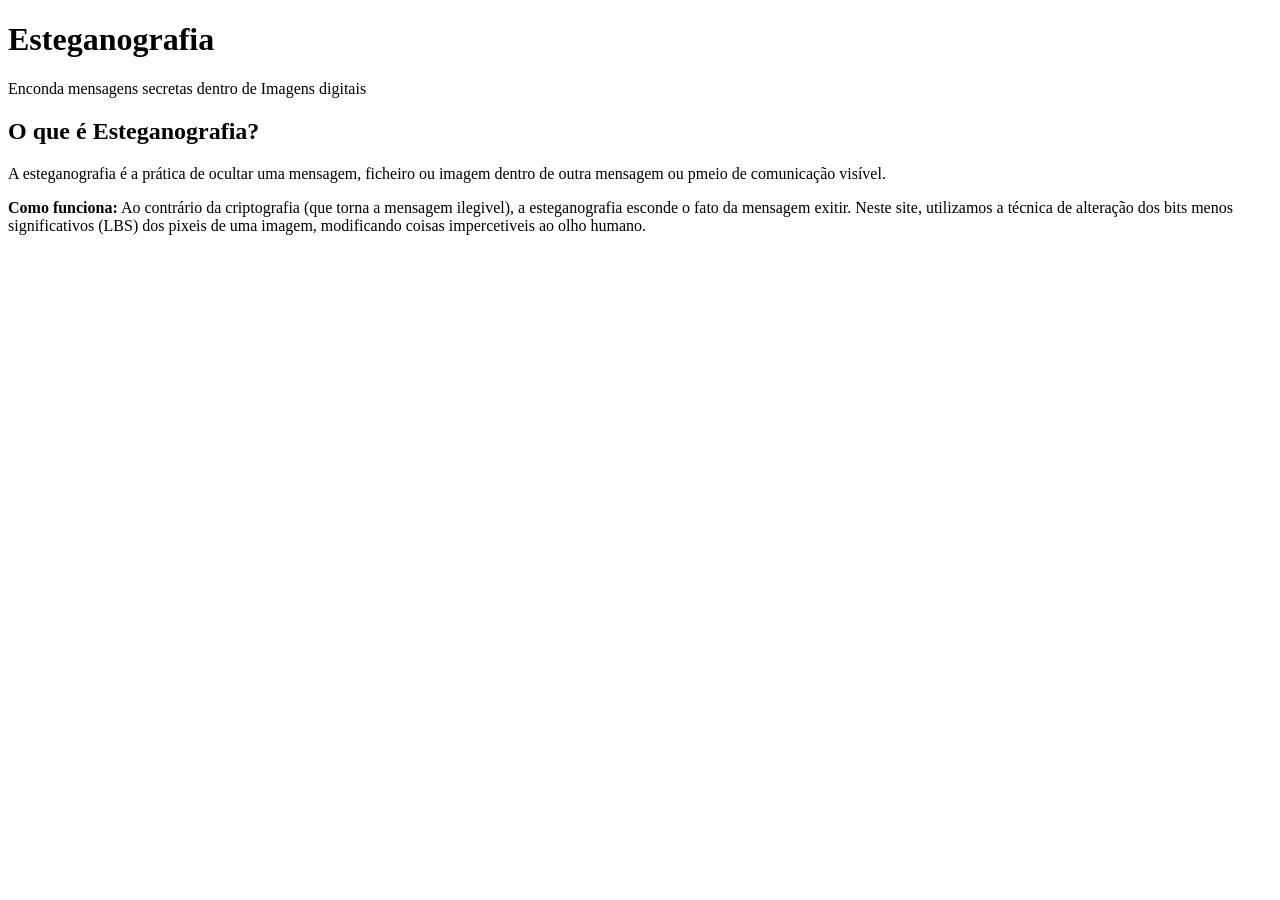
==== index.html @ 0e4155d5 "." ====
<!DOCTYPE html>
<html lang="en">

<head>
    <meta charset="UTF-8">
    <meta name="viewport" content="width=device-width, initial-scale=1.0">
    <title>Esteganografia - Ocultar Mensagens em Imagens</title>
    <link rel="stylesheet" href="style.css">
</head>

<body>

    <header class="header">
        <h1>Esteganografia</h1>
        <p>Enconda mensagens secretas dentro de Imagens digitais</p>
    </header>

    <main class="main-container">

        <section class="card info-card">
            <h2>O que é Esteganografia?</h2>
            <p>
                A esteganografia é a prática de ocultar uma mensagem, ficheiro ou imagem dentro de outra mensagem ou pmeio de comunicação visível.
            </p>
            <p>
                <strong>Como funciona:</strong> Ao contrário da criptografia (que torna a mensagem ilegivel), a esteganografia esconde o fato da mensagem exitir. Neste site, utilizamos a técnica de alteração dos bits menos significativos (LBS) dos pixeis de uma imagem, modificando coisas impercetiveis ao olho humano.
            </p>
        </section>

        

    </main>

</body>

</html>
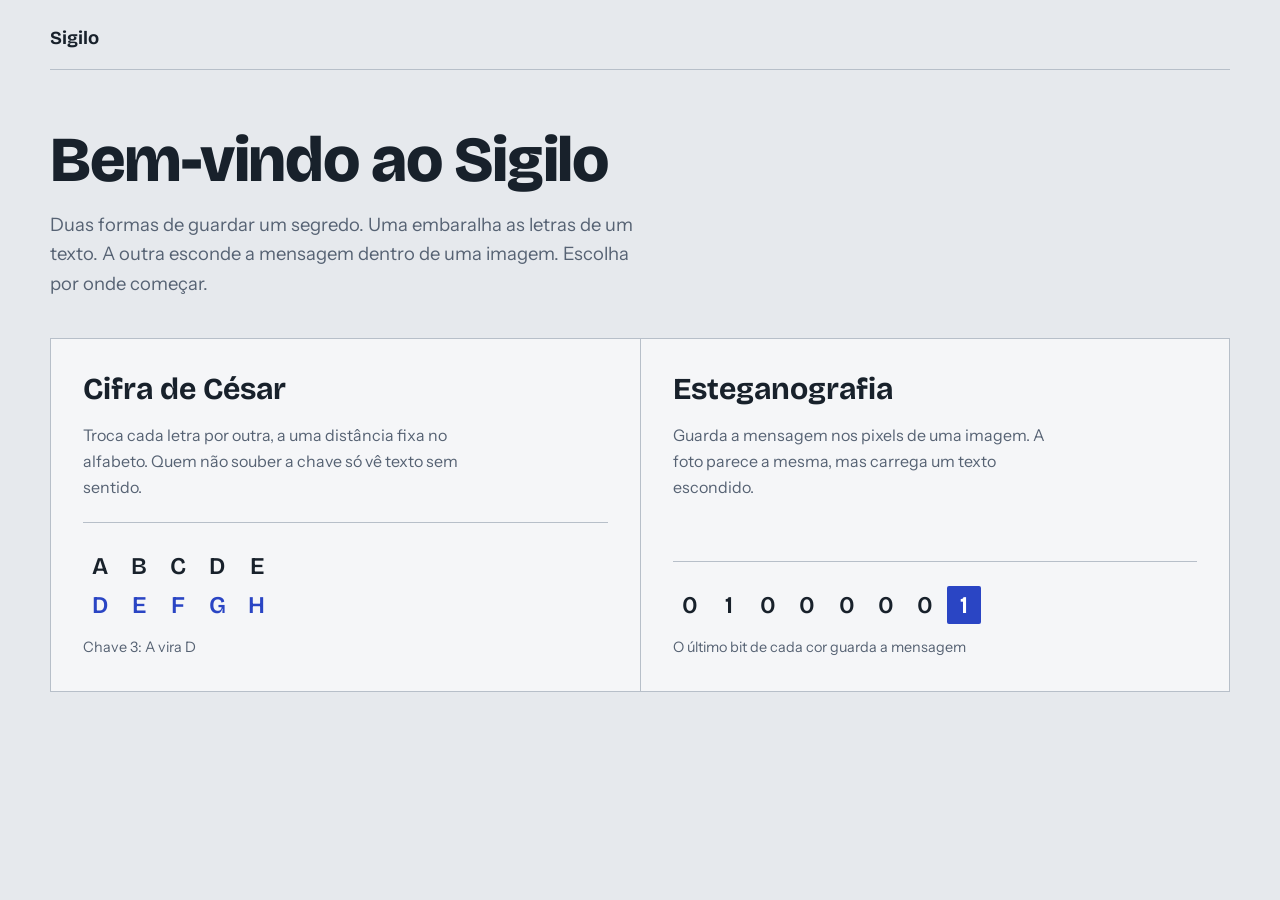
==== commit f3a5faf8: "adcionados" ====
--- a/index.html
+++ b/index.html
@@ -1,36 +1,45 @@
-<!DOCTYPE html>
-<html lang="en">
-
-<head>
-    <meta charset="UTF-8">
-    <meta name="viewport" content="width=device-width, initial-scale=1.0">
-    <title>Esteganografia - Ocultar Mensagens em Imagens</title>
-    <link rel="stylesheet" href="style.css">
-</head>
-
-<body>
-
-    <header class="header">
-        <h1>Esteganografia</h1>
-        <p>Enconda mensagens secretas dentro de Imagens digitais</p>
-    </header>
-
-    <main class="main-container">
-
-        <section class="card info-card">
-            <h2>O que é Esteganografia?</h2>
-            <p>
-                A esteganografia é a prática de ocultar uma mensagem, ficheiro ou imagem dentro de outra mensagem ou pmeio de comunicação visível.
-            </p>
-            <p>
-                <strong>Como funciona:</strong> Ao contrário da criptografia (que torna a mensagem ilegivel), a esteganografia esconde o fato da mensagem exitir. Neste site, utilizamos a técnica de alteração dos bits menos significativos (LBS) dos pixeis de uma imagem, modificando coisas impercetiveis ao olho humano.
-            </p>
-        </section>
-
-        
-
-    </main>
-
-</body>
-
+<!DOCTYPE html>
+<html lang="pt-BR">
+<head>
+    <meta charset="UTF-8">
+    <meta name="viewport" content="width=device-width, initial-scale=1">
+    <title>Sigilo</title>
+    <link rel="preconnect" href="https://fonts.googleapis.com">
+    <link rel="preconnect" href="https://fonts.gstatic.com" crossorigin>
+    <link href="https://fonts.googleapis.com/css2?family=Bricolage+Grotesque:wght@600;700;800&family=Instrument+Sans:wght@400;600&display=swap" rel="stylesheet">
+    <link rel="stylesheet" href="style.css">
+</head>
+<body>
+    <div class="pagina">
+    <header class="topo">
+        <a class="marca" href="index.html">Sigilo</a>
+    </header>
+
+    <section class="cabecalho">
+        <h1>Bem-vindo ao Sigilo</h1>
+        <p>Duas formas de guardar um segredo. Uma embaralha as letras de um texto. A outra esconde a mensagem dentro de uma imagem. Escolha por onde começar.</p>
+    </section>
+
+    <main class="opcoes">
+        <a class="opcao" href="cifra.html">
+        <h2>Cifra de César</h2>
+        <p>Troca cada letra por outra, a uma distância fixa no alfabeto. Quem não souber a chave só vê texto sem sentido.</p>
+        <div class="demo" aria-hidden="true">
+            <div class="demo-fileira"><span>A</span><span>B</span><span>C</span><span>D</span><span>E</span></div>
+            <div class="demo-fileira deslocada"><span>D</span><span>E</span><span>F</span><span>G</span><span>H</span></div>
+            <small>Chave 3: A vira D</small>
+        </div>
+        </a>
+
+        <a class="opcao" href="esteganografia.html">
+        <h2>Esteganografia</h2>
+        <p>Guarda a mensagem nos pixels de uma imagem. A foto parece a mesma, mas carrega um texto escondido.</p>
+        <div class="demo bits" aria-hidden="true">
+            <div class="demo-fileira"><span>0</span><span>1</span><span>0</span><span>0</span><span>0</span><span>0</span><span>0</span><span class="ultimo">1</span></div>
+            <small>O último bit de cada cor guarda a mensagem</small>
+        </div>
+        </a>
+    </main>
+    </div>
+</body>
 </html>
--- a/style.css
+++ b/style.css
@@ -0,0 +1,268 @@
+:root {
+  --fundo: #e6e9ed;
+  --painel: #f5f6f8;
+  --tinta: #18212b;
+  --suave: #566273;
+  --linha: #b7bfc9;
+  --destaque: #2a45c4;
+  --destaque-escuro: #1d3299;
+  --erro: #a3262a;
+  --fonte-titulo: "Bricolage Grotesque", "Segoe UI", sans-serif;
+  --fonte-texto: "Instrument Sans", "Segoe UI", sans-serif;
+}
+
+*, *::before, *::after { box-sizing: border-box; }
+
+html { -webkit-text-size-adjust: 100%; }
+
+body {
+  margin: 0;
+  background: var(--fundo);
+  color: var(--tinta);
+  font-family: var(--fonte-texto);
+  font-size: 1rem;
+  line-height: 1.6;
+}
+
+a { color: inherit; }
+
+:focus-visible {
+  outline: 3px solid var(--destaque);
+  outline-offset: 2px;
+}
+
+/* ---------- estrutura ---------- */
+
+.pagina {
+  width: min(1180px, 100% - 2.5rem);
+  margin: 0 auto;
+  padding: 1.5rem 0 4rem;
+}
+
+.topo {
+  display: flex;
+  align-items: baseline;
+  justify-content: space-between;
+  gap: 1rem;
+  padding-bottom: 1rem;
+  border-bottom: 1px solid var(--linha);
+}
+
+.marca {
+  font-family: var(--fonte-titulo);
+  font-weight: 700;
+  font-size: 1.15rem;
+  text-decoration: none;
+}
+
+.voltar {
+  color: var(--suave);
+  font-size: 0.95rem;
+  text-underline-offset: 3px;
+}
+.voltar:hover { color: var(--destaque); }
+
+.cabecalho { padding: 3.5rem 0 2.5rem; max-width: 46rem; }
+
+h1 {
+  margin: 0 0 1rem;
+  font-family: var(--fonte-titulo);
+  font-weight: 800;
+  font-size: clamp(2.4rem, 6vw, 4rem);
+  line-height: 1.05;
+  letter-spacing: -0.02em;
+}
+
+.cabecalho p {
+  margin: 0;
+  color: var(--suave);
+  font-size: 1.15rem;
+  max-width: 38rem;
+}
+
+h2 {
+  margin: 0 0 0.75rem;
+  font-family: var(--fonte-titulo);
+  font-weight: 700;
+  font-size: 1.25rem;
+  line-height: 1.2;
+}
+
+/* ---------- página inicial ---------- */
+
+.opcoes {
+  display: grid;
+  grid-template-columns: 1fr 1fr;
+  border: 1px solid var(--linha);
+}
+
+.opcao {
+  display: flex;
+  flex-direction: column;
+  gap: 1rem;
+  min-height: 22rem;
+  padding: 2rem;
+  background: var(--painel);
+  text-decoration: none;
+  transition: background-color 0.15s;
+}
+.opcao + .opcao { border-left: 1px solid var(--linha); }
+.opcao:hover { background: #fff; }
+.opcao:hover h2 { color: var(--destaque); }
+
+.opcao h2 { font-size: 1.9rem; margin: 0; }
+.opcao p { margin: 0; color: var(--suave); max-width: 24rem; }
+
+.demo {
+  margin-top: auto;
+  padding-top: 1.5rem;
+  border-top: 1px solid var(--linha);
+  font-family: var(--fonte-titulo);
+  font-size: 1.5rem;
+  font-weight: 600;
+}
+
+.demo-fileira {
+  display: flex;
+  gap: 0.35rem;
+  flex-wrap: wrap;
+}
+.demo-fileira span {
+  width: 2.1rem;
+  text-align: center;
+}
+.demo-fileira.deslocada span { color: var(--destaque); }
+.demo small {
+  display: block;
+  margin-top: 0.75rem;
+  font-family: var(--fonte-texto);
+  font-size: 0.9rem;
+  font-weight: 400;
+  color: var(--suave);
+}
+
+.bits .ultimo {
+  color: #fff;
+  background: var(--destaque);
+  border-radius: 2px;
+}
+
+/* ---------- páginas de ferramenta ---------- */
+
+.ferramenta {
+  display: grid;
+  grid-template-columns: 1fr 1.15fr 1fr;
+  border: 1px solid var(--linha);
+}
+
+.coluna {
+  padding: 1.75rem;
+  background: var(--painel);
+  min-width: 0;
+}
+.coluna + .coluna { border-left: 1px solid var(--linha); }
+
+.coluna p { margin: 0 0 1rem; }
+.coluna ol { margin: 0 0 1rem; padding-left: 1.25rem; }
+.coluna li { margin-bottom: 0.4rem; }
+.aviso { color: var(--suave); font-size: 0.95rem; }
+
+label {
+  display: block;
+  margin-bottom: 0.4rem;
+  font-weight: 600;
+  font-size: 0.95rem;
+}
+
+.campo { margin-bottom: 1.25rem; }
+
+textarea,
+input[type="number"],
+input[type="file"] {
+  width: 100%;
+  padding: 0.7rem 0.8rem;
+  border: 1px solid var(--linha);
+  border-radius: 3px;
+  background: #fff;
+  color: var(--tinta);
+  font: inherit;
+}
+
+textarea { min-height: 8rem; resize: vertical; }
+
+textarea:focus-visible,
+input:focus-visible { border-color: var(--destaque); }
+
+input[type="file"]::file-selector-button {
+  margin-right: 0.8rem;
+  padding: 0.4rem 0.8rem;
+  border: 1px solid var(--linha);
+  border-radius: 3px;
+  background: var(--painel);
+  color: var(--tinta);
+  font: inherit;
+  cursor: pointer;
+}
+
+#canvasPreview {
+  display: block;
+  max-width: 100%;
+  max-height: 14rem;
+  margin: 0 auto 1.25rem;
+  border: 1px solid var(--linha);
+  background: repeating-conic-gradient(#dde1e6 0% 25%, #fff 0% 50%) 0 0 / 14px 14px;
+}
+#canvasPreview[width="0"] { display: none; }
+
+.botoes { display: flex; gap: 0.75rem; flex-wrap: wrap; }
+
+button,
+.btn-download {
+  padding: 0.7rem 1.4rem;
+  border: 1px solid var(--destaque);
+  border-radius: 3px;
+  background: var(--destaque);
+  color: #fff;
+  font: inherit;
+  font-weight: 600;
+  text-decoration: none;
+  cursor: pointer;
+  transition: background-color 0.15s, color 0.15s;
+}
+button:hover,
+.btn-download:hover { background: var(--destaque-escuro); border-color: var(--destaque-escuro); }
+
+button.secundario {
+  background: transparent;
+  color: var(--destaque);
+}
+button.secundario:hover { background: var(--destaque); color: #fff; }
+
+.btn-download {
+  display: inline-flex;
+  align-items: center;
+  gap: 0.5rem;
+  margin-top: 1.25rem;
+}
+
+#saida {
+  min-height: 6rem;
+  white-space: pre-wrap;
+  overflow-wrap: anywhere;
+  font-size: 1.05rem;
+}
+#saida:empty::before {
+  content: "O resultado aparece aqui.";
+  color: var(--suave);
+}
+
+@media (max-width: 900px) {
+  .ferramenta, .opcoes { grid-template-columns: 1fr; }
+  .coluna + .coluna, .opcao + .opcao { border-left: 0; border-top: 1px solid var(--linha); }
+  .opcao { min-height: 0; }
+  .cabecalho { padding: 2.5rem 0 1.75rem; }
+}
+
+@media (prefers-reduced-motion: reduce) {
+  * { transition: none !important; }
+}
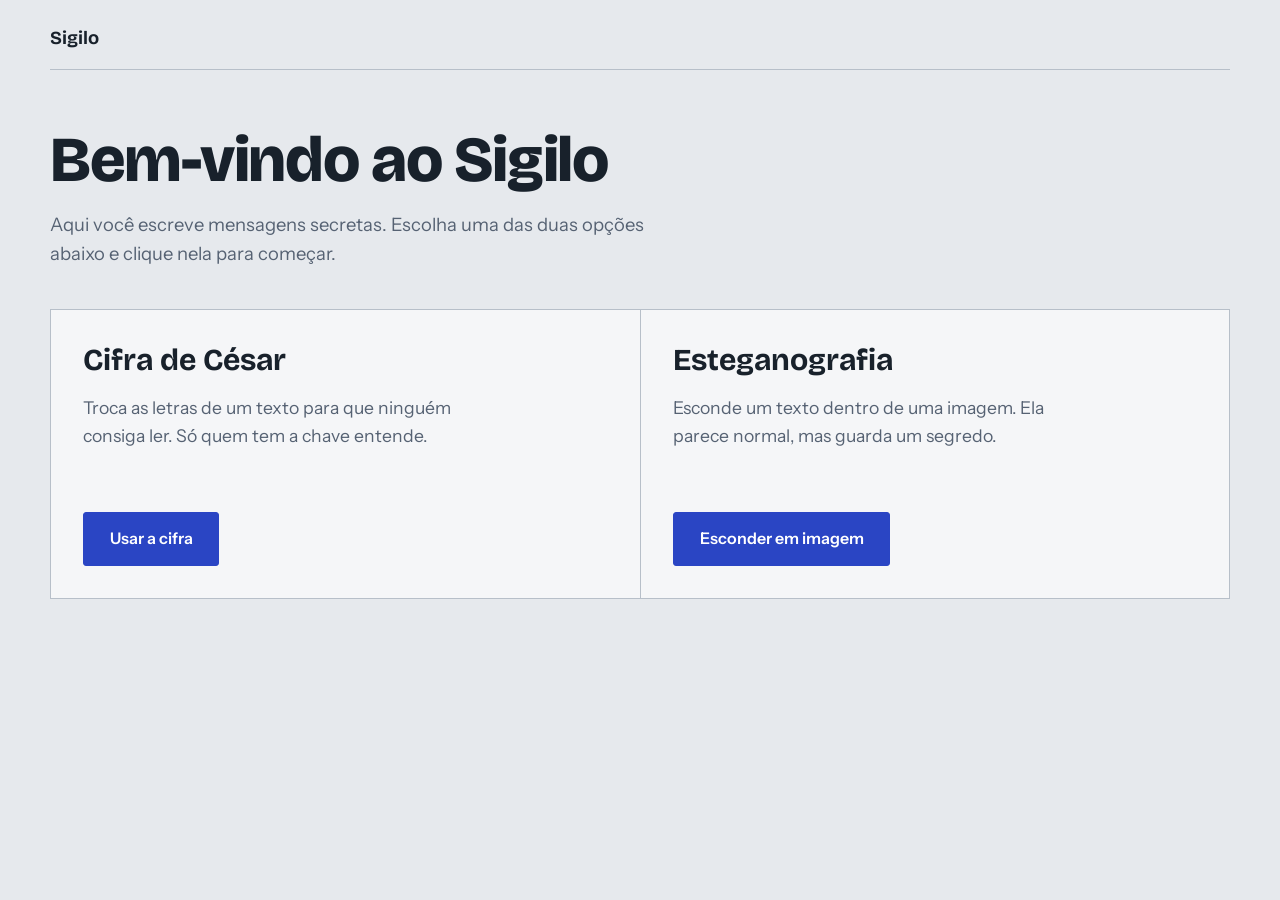
==== commit e67e4337: "correção de interface" ====
--- a/index.html
+++ b/index.html
@@ -1,45 +1,38 @@
 <!DOCTYPE html>
 <html lang="pt-BR">
 <head>
-    <meta charset="UTF-8">
-    <meta name="viewport" content="width=device-width, initial-scale=1">
-    <title>Sigilo</title>
-    <link rel="preconnect" href="https://fonts.googleapis.com">
-    <link rel="preconnect" href="https://fonts.gstatic.com" crossorigin>
-    <link href="https://fonts.googleapis.com/css2?family=Bricolage+Grotesque:wght@600;700;800&family=Instrument+Sans:wght@400;600&display=swap" rel="stylesheet">
-    <link rel="stylesheet" href="style.css">
+  <meta charset="UTF-8">
+  <meta name="viewport" content="width=device-width, initial-scale=1">
+  <title>Sigilo</title>
+  <link rel="preconnect" href="https://fonts.googleapis.com">
+  <link rel="preconnect" href="https://fonts.gstatic.com" crossorigin>
+  <link href="https://fonts.googleapis.com/css2?family=Bricolage+Grotesque:wght@600;700;800&family=Instrument+Sans:wght@400;600&display=swap" rel="stylesheet">
+  <link rel="stylesheet" href="style.css">
 </head>
 <body>
-    <div class="pagina">
+  <div class="pagina">
     <header class="topo">
-        <a class="marca" href="index.html">Sigilo</a>
+      <a class="marca" href="index.html">Sigilo</a>
     </header>
 
     <section class="cabecalho">
-        <h1>Bem-vindo ao Sigilo</h1>
-        <p>Duas formas de guardar um segredo. Uma embaralha as letras de um texto. A outra esconde a mensagem dentro de uma imagem. Escolha por onde começar.</p>
+      <h1>Bem-vindo ao Sigilo</h1>
+      <p>Aqui você escreve mensagens secretas. Escolha uma das duas opções abaixo e clique nela para começar.</p>
     </section>
 
     <main class="opcoes">
-        <a class="opcao" href="cifra.html">
+      <a class="opcao" href="cifra.html">
         <h2>Cifra de César</h2>
-        <p>Troca cada letra por outra, a uma distância fixa no alfabeto. Quem não souber a chave só vê texto sem sentido.</p>
-        <div class="demo" aria-hidden="true">
-            <div class="demo-fileira"><span>A</span><span>B</span><span>C</span><span>D</span><span>E</span></div>
-            <div class="demo-fileira deslocada"><span>D</span><span>E</span><span>F</span><span>G</span><span>H</span></div>
-            <small>Chave 3: A vira D</small>
-        </div>
-        </a>
+        <p>Troca as letras de um texto para que ninguém consiga ler. Só quem tem a chave entende.</p>
+        <span class="botao-opcao">Usar a cifra</span>
+      </a>
 
-        <a class="opcao" href="esteganografia.html">
+      <a class="opcao" href="esteganografia.html">
         <h2>Esteganografia</h2>
-        <p>Guarda a mensagem nos pixels de uma imagem. A foto parece a mesma, mas carrega um texto escondido.</p>
-        <div class="demo bits" aria-hidden="true">
-            <div class="demo-fileira"><span>0</span><span>1</span><span>0</span><span>0</span><span>0</span><span>0</span><span>0</span><span class="ultimo">1</span></div>
-            <small>O último bit de cada cor guarda a mensagem</small>
-        </div>
-        </a>
+        <p>Esconde um texto dentro de uma imagem. Ela parece normal, mas guarda um segredo.</p>
+        <span class="botao-opcao">Esconder em imagem</span>
+      </a>
     </main>
-    </div>
+  </div>
 </body>
 </html>
--- a/style.css
+++ b/style.css
@@ -100,7 +100,7 @@
   display: flex;
   flex-direction: column;
   gap: 1rem;
-  min-height: 22rem;
+  min-height: 18rem;
   padding: 2rem;
   background: var(--painel);
   text-decoration: none;
@@ -108,44 +108,22 @@
 }
 .opcao + .opcao { border-left: 1px solid var(--linha); }
 .opcao:hover { background: #fff; }
-.opcao:hover h2 { color: var(--destaque); }
 
 .opcao h2 { font-size: 1.9rem; margin: 0; }
-.opcao p { margin: 0; color: var(--suave); max-width: 24rem; }
-
-.demo {
+.opcao p { margin: 0; color: var(--suave); font-size: 1.1rem; max-width: 24rem; }
+
+.botao-opcao {
+  align-self: flex-start;
   margin-top: auto;
-  padding-top: 1.5rem;
-  border-top: 1px solid var(--linha);
-  font-family: var(--fonte-titulo);
-  font-size: 1.5rem;
-  font-weight: 600;
-}
-
-.demo-fileira {
-  display: flex;
-  gap: 0.35rem;
-  flex-wrap: wrap;
-}
-.demo-fileira span {
-  width: 2.1rem;
-  text-align: center;
-}
-.demo-fileira.deslocada span { color: var(--destaque); }
-.demo small {
-  display: block;
-  margin-top: 0.75rem;
-  font-family: var(--fonte-texto);
-  font-size: 0.9rem;
-  font-weight: 400;
-  color: var(--suave);
-}
-
-.bits .ultimo {
+  padding: 0.8rem 1.6rem;
+  border: 1px solid var(--destaque);
+  border-radius: 3px;
+  background: var(--destaque);
   color: #fff;
-  background: var(--destaque);
-  border-radius: 2px;
-}
+  font-weight: 600;
+  transition: background-color 0.15s;
+}
+.opcao:hover .botao-opcao { background: var(--destaque-escuro); border-color: var(--destaque-escuro); }
 
 /* ---------- páginas de ferramenta ---------- */
 
@@ -265,4 +243,50 @@
 
 @media (prefers-reduced-motion: reduce) {
   * { transition: none !important; }
-}+}
+
+/* ---------- área de soltar imagem ---------- */
+
+.rotulo {
+  display: block;
+  margin-bottom: 0.4rem;
+  font-weight: 600;
+  font-size: 0.95rem;
+}
+
+.soltar {
+  position: relative;
+  display: flex;
+  flex-direction: column;
+  align-items: center;
+  justify-content: center;
+  gap: 0.25rem;
+  min-height: 7.5rem;
+  margin: 0;
+  padding: 1.25rem;
+  border: 2px dashed var(--linha);
+  border-radius: 3px;
+  background: #fff;
+  text-align: center;
+  cursor: pointer;
+  transition: border-color 0.15s, background-color 0.15s;
+}
+.soltar:hover,
+.soltar.sobre,
+.soltar:focus-within {
+  border-color: var(--destaque);
+  background: #eef1fc;
+}
+
+.soltar input[type="file"] {
+  position: absolute;
+  inset: 0;
+  width: 100%;
+  height: 100%;
+  padding: 0;
+  opacity: 0;
+  cursor: pointer;
+}
+
+.soltar-titulo { font-weight: 600; overflow-wrap: anywhere; }
+.soltar-dica { color: var(--suave); font-size: 0.95rem; font-weight: 400; }
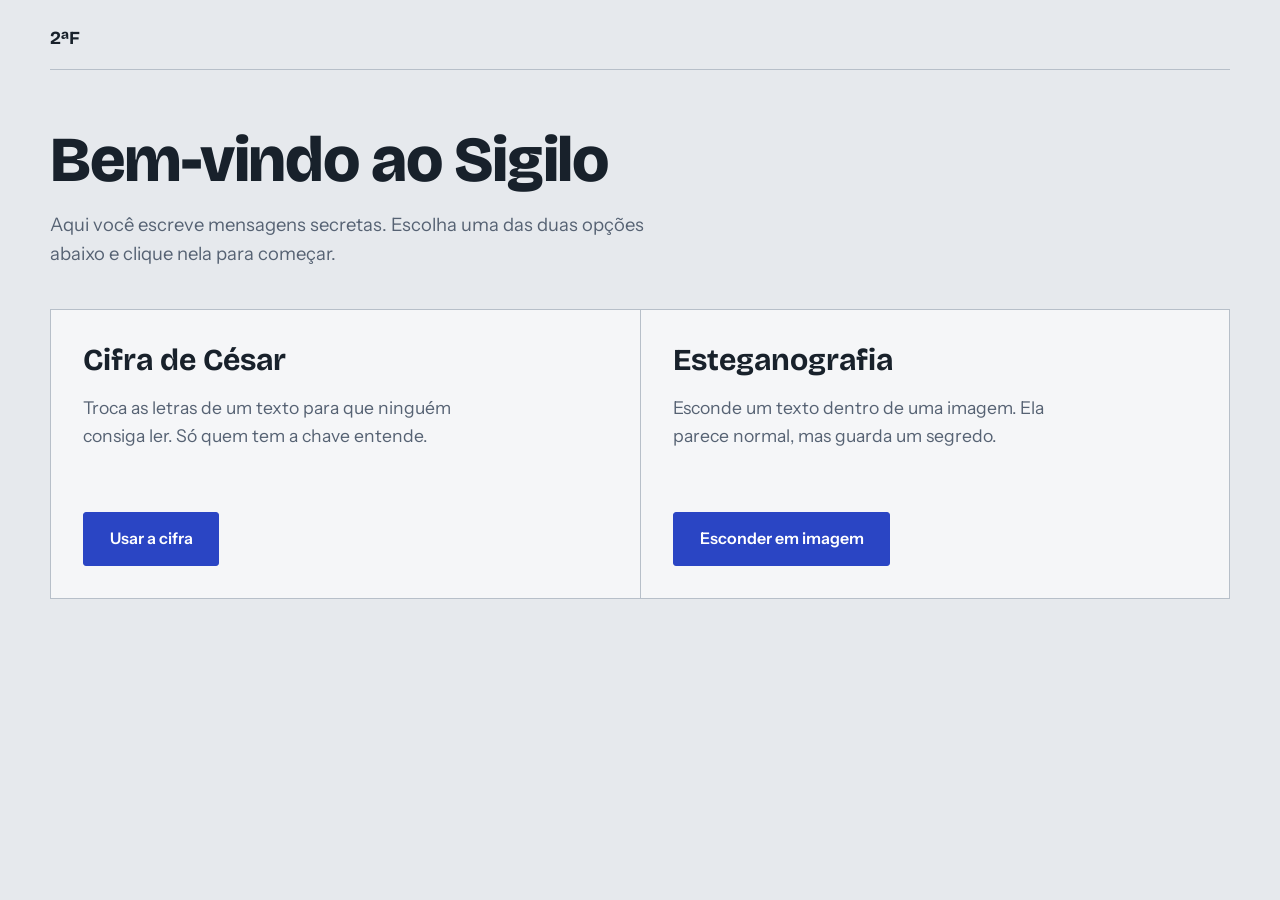
==== commit e6ce5099: "atualiza textos e mensagens da interface" ====
--- a/index.html
+++ b/index.html
@@ -3,7 +3,7 @@
 <head>
   <meta charset="UTF-8">
   <meta name="viewport" content="width=device-width, initial-scale=1">
-  <title>Sigilo</title>
+  <title>Esteganografia & César - 2º F</title>
   <link rel="preconnect" href="https://fonts.googleapis.com">
   <link rel="preconnect" href="https://fonts.gstatic.com" crossorigin>
   <link href="https://fonts.googleapis.com/css2?family=Bricolage+Grotesque:wght@600;700;800&family=Instrument+Sans:wght@400;600&display=swap" rel="stylesheet">
@@ -12,7 +12,7 @@
 <body>
   <div class="pagina">
     <header class="topo">
-      <a class="marca" href="index.html">Sigilo</a>
+      <a class="marca" href="index.html">2ªF</a>
     </header>
 
     <section class="cabecalho">
